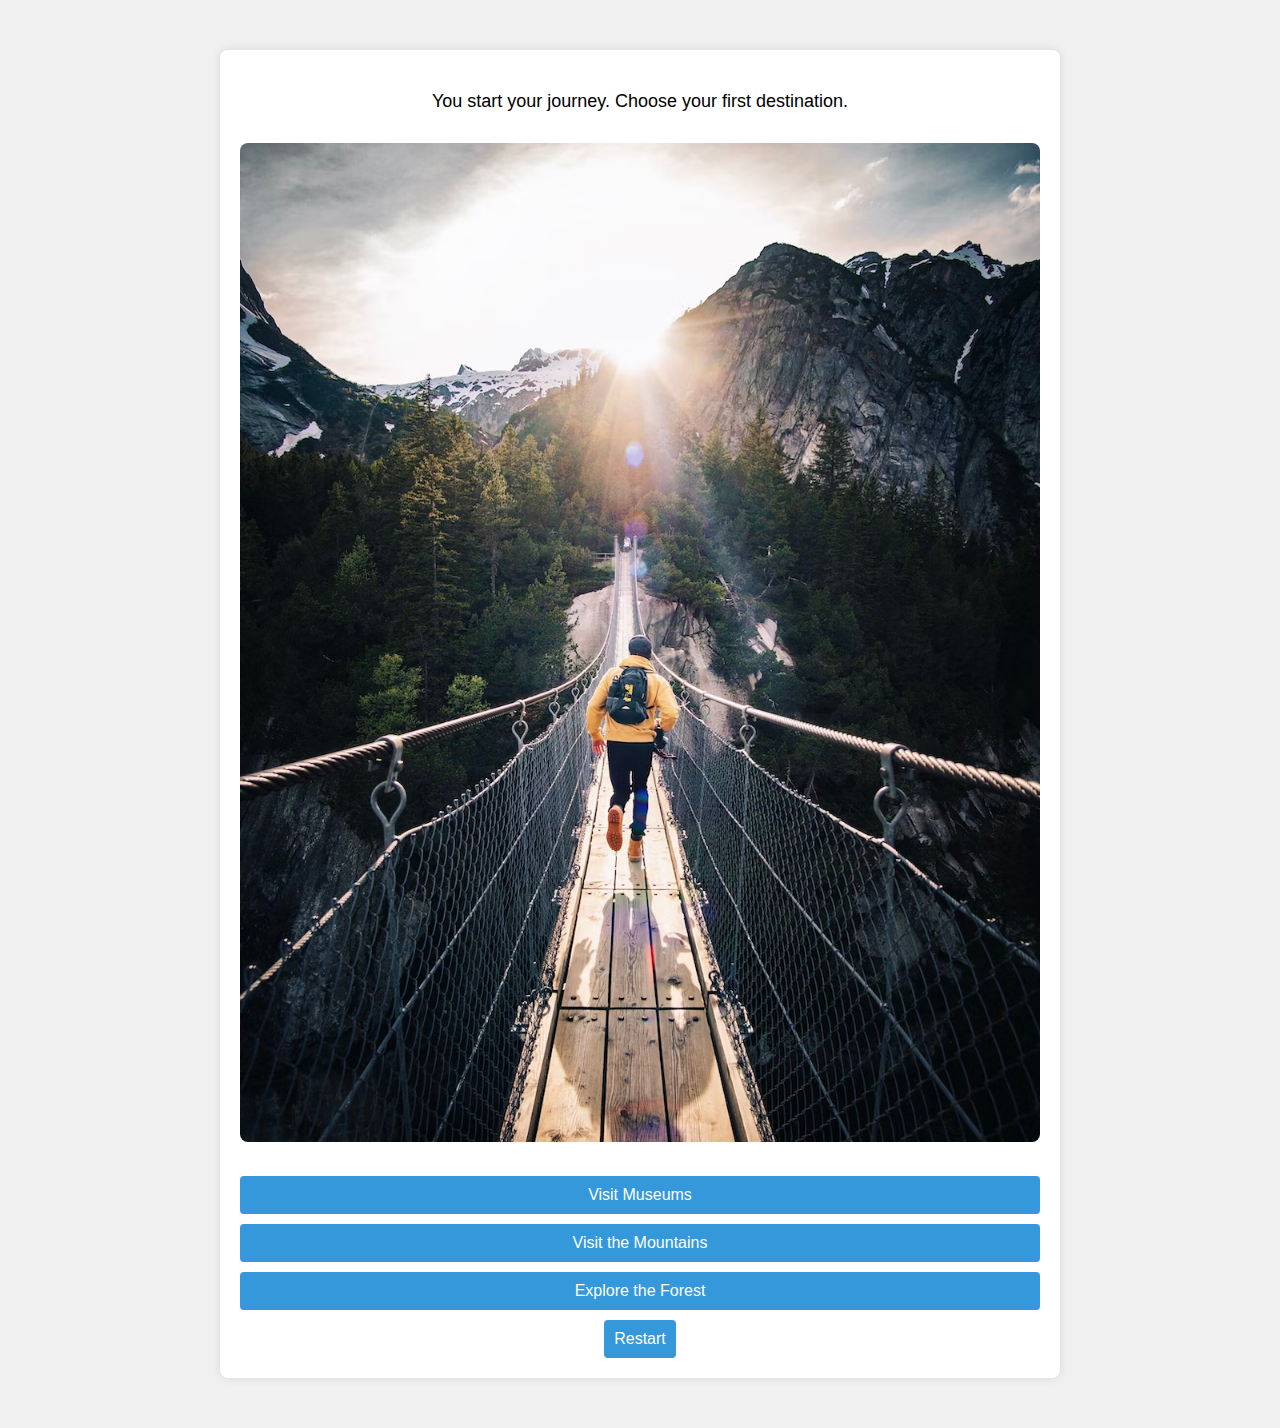
==== src/itc505/Midterm/game.html @ 22f562a2 "Add files via upload" ====
<!DOCTYPE html>
<html lang="en">
<head>
  <meta charset="UTF-8">
  <meta name="viewport" content="width=device-width, initial-scale=1.0">
  <link rel="stylesheet" href="styles.css">
  <title>Travel Adventure</title>
</head>
<body>
  <div id="game-container">
    <div id="story">
      <p id="story-text">You start your journey. Choose your first destination.</p>
      <img id="story-image" src="start.jpg" alt="Story Image">
    </div>
    <div id="choices"></div>
    <button id="start-button" onclick="startGame()">Restart</button>
  </div>
  <script src="script.js"></script>
</body>
</html>
---- src/itc505/Midterm/styles.css ----
body {
  font-family: 'Arial', sans-serif;
  margin: 0;
  padding: 0;
  background-color: #f0f0f0;
}

#start-container, #game-container {
  max-width: 800px; /* Adjust the width as needed */
  margin: 50px auto;
  padding: 20px;
  background-color: #fff;
  border-radius: 8px;
  box-shadow: 0 0 10px rgba(0, 0, 0, 0.1);
  text-align: center;
}

#story {
  margin-bottom: 20px;
}

#story-text {
  font-size: 18px;
  line-height: 1.5;
}

#story-image {
  max-width: 100%;
  height: auto;
  border-radius: 8px;
  margin-top: 10px;
}

#choices {
  display: flex;
  flex-direction: column;
}

button {
  margin-top: 10px;
  padding: 10px;
  font-size: 16px;
  cursor: pointer;
  border: none;
  border-radius: 4px;
  background-color: #3498db;
  color: #fff;
  transition: background-color 0.3s;
}

button:hover {
  background-color: #2980b9;
}

.start-button {
  display: inline-block;
  margin-top: 20px;
  padding: 10px 20px;
  font-size: 16px;
  text-decoration: none;
  color: #fff;
  background-color: #3498db;
  border-radius: 4px;
  transition: background-color 0.3s;
}

.start-button:hover {
  background-color: #2980b9;
}
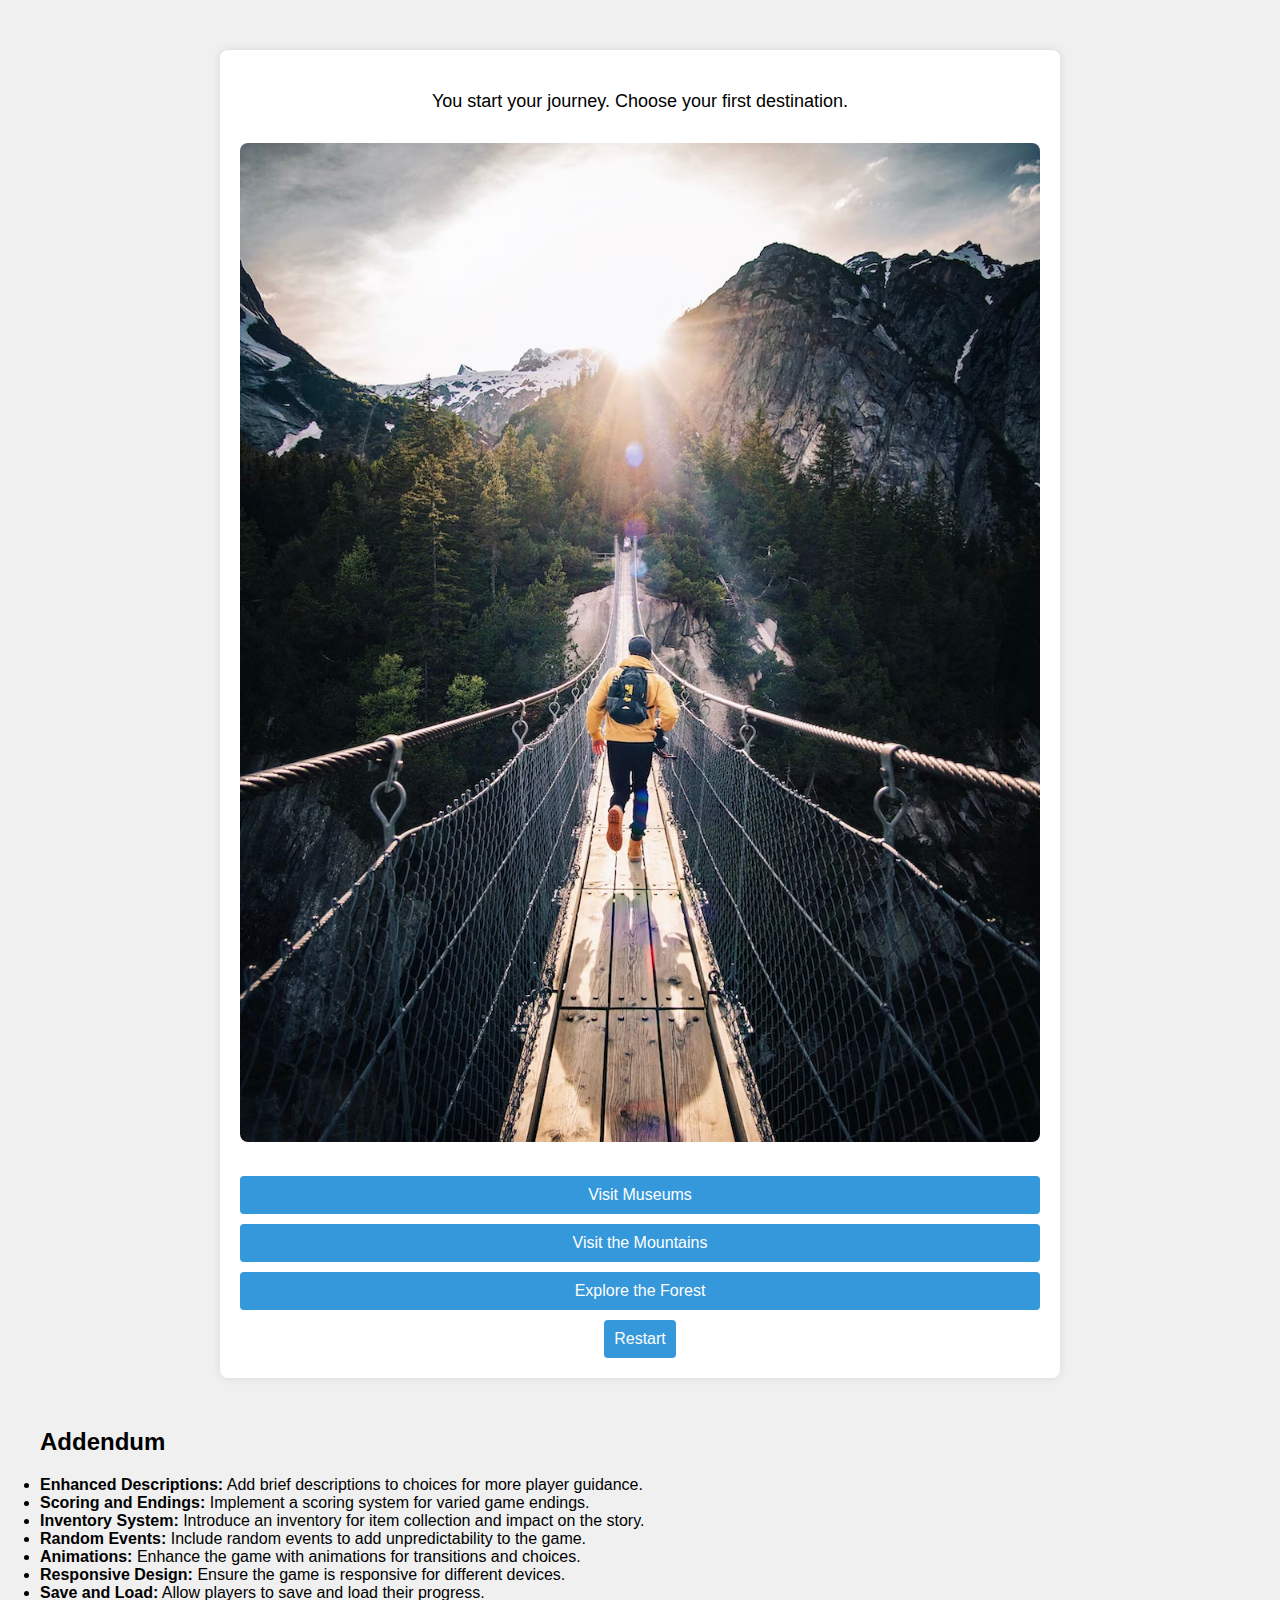
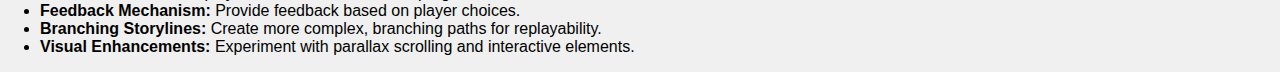
==== commit 69fca869: "Update game.html" ====
--- a/src/itc505/Midterm/game.html
+++ b/src/itc505/Midterm/game.html
@@ -15,6 +15,23 @@
     <div id="choices"></div>
     <button id="start-button" onclick="startGame()">Restart</button>
   </div>
+  <footer>
+    <ul>
+	<div class="addendum">
+      <h2>Addendum</h2>
+      <li><strong>Enhanced Descriptions:</strong> Add brief descriptions to choices for more player guidance.</li>
+      <li><strong>Scoring and Endings:</strong> Implement a scoring system for varied game endings.</li>
+      <li><strong>Inventory System:</strong> Introduce an inventory for item collection and impact on the story.</li>
+      <li><strong>Random Events:</strong> Include random events to add unpredictability to the game.</li>
+      <li><strong>Animations:</strong> Enhance the game with animations for transitions and choices.</li>
+      <li><strong>Responsive Design:</strong> Ensure the game is responsive for different devices.</li>
+      <li><strong>Save and Load:</strong> Allow players to save and load their progress.</li>
+      <li><strong>Feedback Mechanism:</strong> Provide feedback based on player choices.</li>
+      <li><strong>Branching Storylines:</strong> Create more complex, branching paths for replayability.</li>
+      <li><strong>Visual Enhancements:</strong> Experiment with parallax scrolling and interactive elements.</li>
+</div>
+    </ul>
+  </footer>
   <script src="script.js"></script>
 </body>
 </html>
